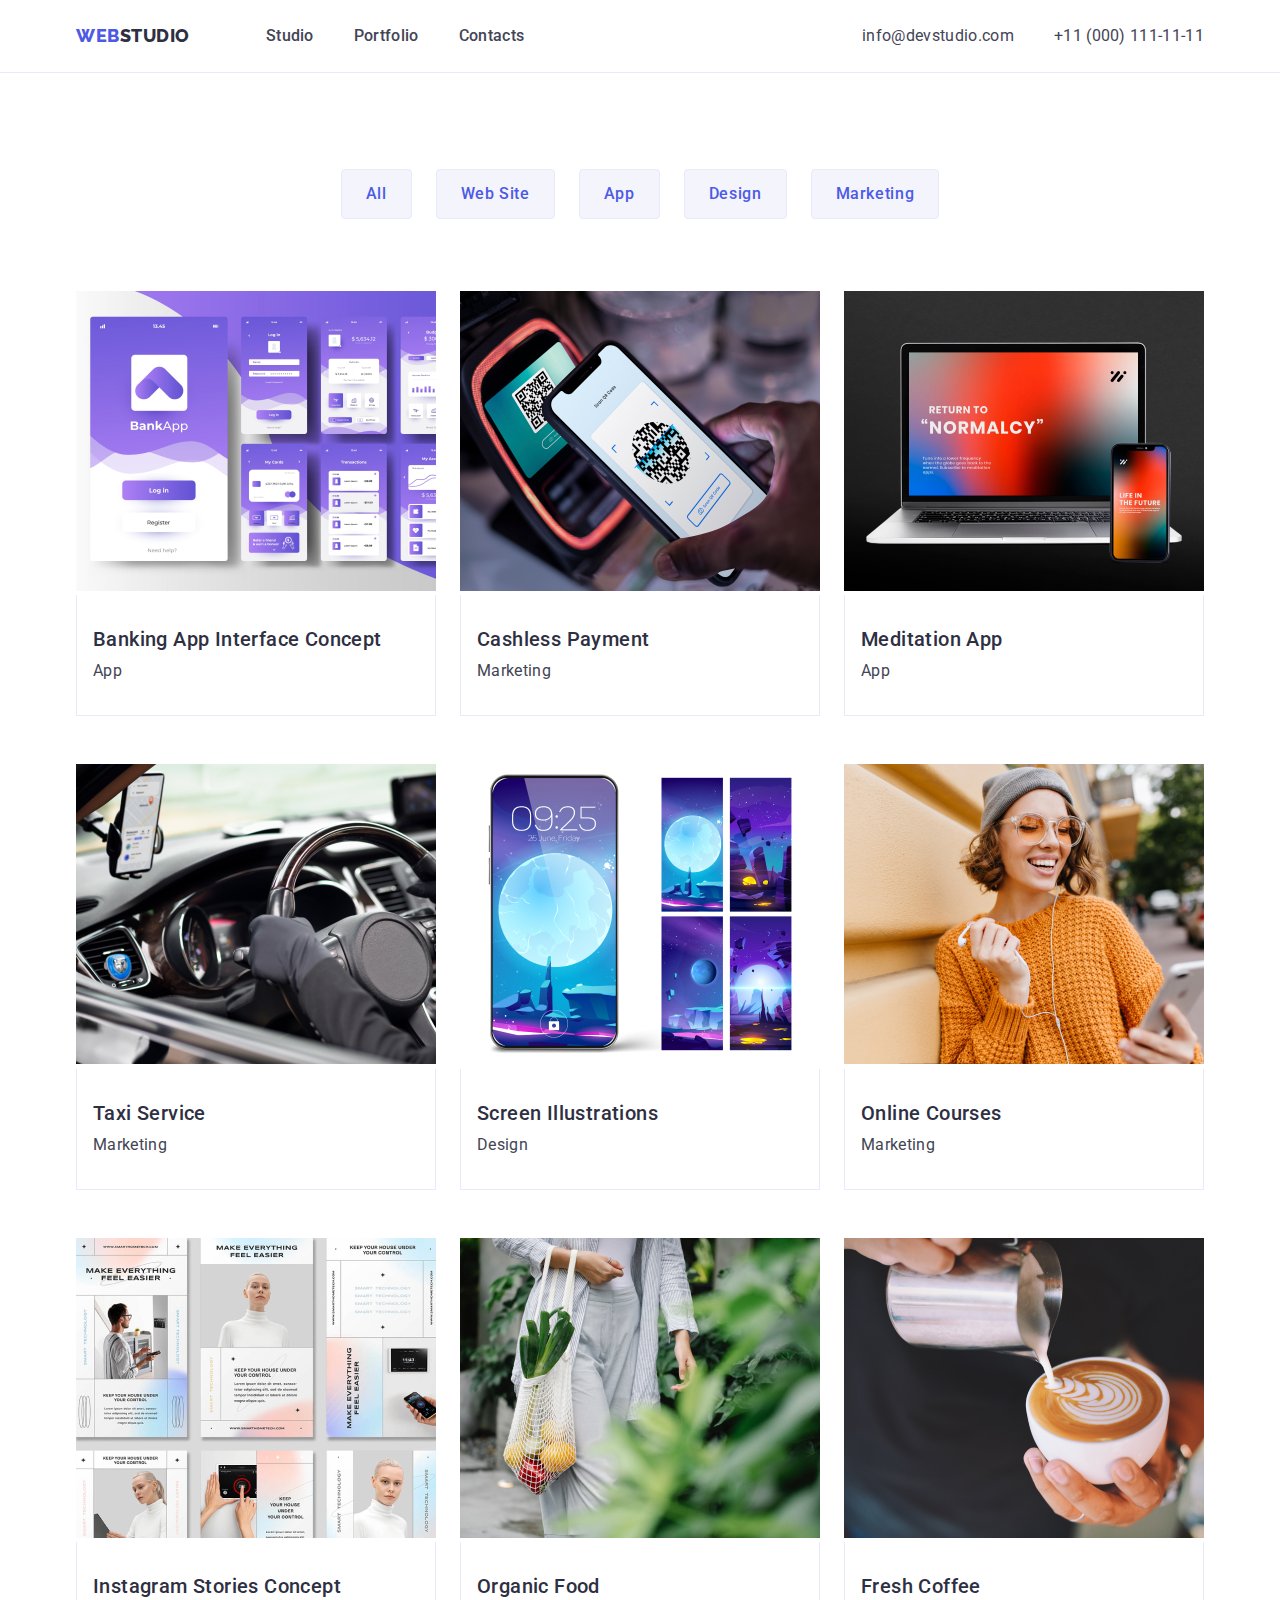
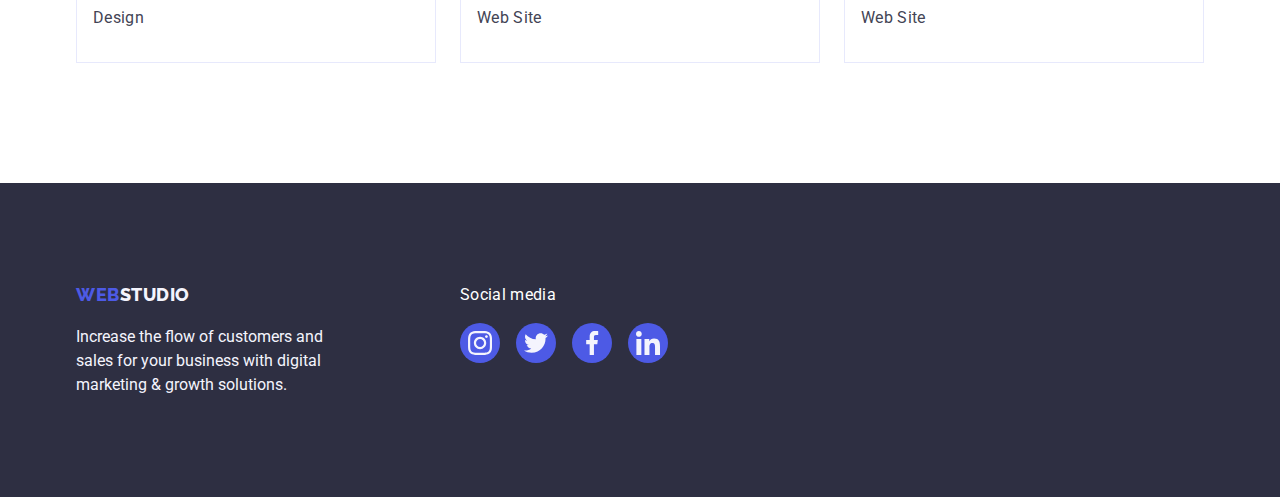
==== portfolio.html @ df19f4b6 "1.0" ====
<!DOCTYPE html>
<html lang="en">
  <head>
    <meta charset="UTF-8" />
    <meta http-equiv="X-UA-Compatible" content="IE=edge" />
    <meta name="viewport" content="width=device-width, initial-scale=1.0" />
    <link rel="preconnect" href="https://fonts.googleapis.com" />
    <link rel="preconnect" href="https://fonts.gstatic.com" crossorigin />
    <link
      href="https://fonts.googleapis.com/css2?family=Montserrat:wght@400;700&family=Raleway:ital,wght@0,100;0,200;0,300;0,400;0,500;0,600;0,700;0,800;0,900;1,100;1,200;1,300;1,400;1,500;1,600;1,700;1,800;1,900&display=swap"
      rel="stylesheet"
    />
    <link
      href="https://fonts.googleapis.com/css2?family=Montserrat:wght@400;700&family=Raleway:ital,wght@0,100;0,200;0,300;0,400;0,500;0,600;0,700;0,800;0,900;1,100;1,200;1,300;1,400;1,500;1,600;1,700;1,800;1,900&family=Roboto:ital,wght@0,100;0,300;0,400;0,500;0,700;0,900;1,100;1,300;1,400;1,500;1,700;1,900&display=swap"
      rel="stylesheet"
    />
    <link
      rel="stylesheet"
      href="https://cdnjs.cloudflare.com/ajax/libs/modern-normalize/1.1.0/modern-normalize.css"
      integrity="sha512-Y0MM+V6ymRKN2zStTqzQ227DWhhp4Mzdo6gnlRnuaNCbc+YN/ZH0sBCLTM4M0oSy9c9VKiCvd4Jk44aCLrNS5Q=="
      crossorigin="anonymous"
      referrerpolicy="no-referrer"
    />
    <link rel="stylesheet" href="./css/styles.css" />
    <title>Портфоліо</title>
  </head>

  <body>
    <header class="header-border">
      <div class="main-nav container">
        <nav class="nav-list">
          <!-- Logo -->
          <a class="logo link" href="./index.html"
            >Web<span class="logo-text link">Studio</span></a
          >
          <!-- Navigation menu -->
          <ul class="site-nav list">
            <li class="items">
              <a class="adress-list-item link" href="./index.html">Studio</a>
            </li>
            <li class="items">
              <a class="adress-list-item link" href="./portfolio.html"
                >Portfolio</a
              >
            </li>
            <li class="items">
              <a class="adress-list-item link" href="">Contacts</a>
            </li>
          </ul>
        </nav>
        <!-- Adress -->
        <address class="adress-list">
          <ul class="list adress-items">
            <li class="items">
              <a class="adress-list-item link" href="mailto:info@devstudio.com"
                >info@devstudio.com</a
              >
            </li>
            <li class="items">
              <a class="adress-list-item link" href="tel:+110001111111"
                >+11 (000) 111-11-11</a
              >
            </li>
          </ul>
        </address>
      </div>
    </header>

    <main>
      <section class="section-main">
        <div class="container">
          <!-- Buttons -->
          <h1 hidden>Main section</h1>
          <ul class="list btn-list">
            <li class="items">
              <button class="section-btn" type="button">All</button>
            </li>
            <li class="items">
              <button class="section-btn" type="button">Web Site</button>
            </li>
            <li class="items">
              <button class="section-btn" type="button">App</button>
            </li>
            <li class="items">
              <button class="section-btn" type="button">Design</button>
            </li>
            <li class="items">
              <button class="section-btn" type="button">Marketing</button>
            </li>
          </ul>
          <!-- Services -->
          <ul class="list services-list">
            <li class="item">
              <a class="link sevices-link" href="">
                <img
                  src="./images/imgpf_-8.jpg"
                  alt="Banking App Interface Concept"
                  width="360"
                />
                <div class="section-service-border section-service-card">
                  <h2 class="section-service-descrip">
                    Banking App Interface Concept
                  </h2>
                  <p class="section-service-text">App</p>
                </div>
              </a>
            </li>

            <li class="item">
              <a class="link sevices-link" href="">
                <img
                  src="./images/imgpf_-7.jpg"
                  alt="Cashless Payment"
                  width="360"
                />
                <div class="section-service-border section-service-card">
                  <h2 class="section-service-descrip">Cashless Payment</h2>
                  <p class="section-service-text">Marketing</p>
                </div>
              </a>
            </li>

            <li class="item">
              <a class="link sevices-link" href="">
                <img
                  src="./images/imgpf_-6.jpg"
                  alt="Meditation App"
                  width="360"
                />
                <div class="section-service-border section-service-card">
                  <h2 class="section-service-descrip">Meditation App</h2>
                  <p class="section-service-text">App</p>
                </div>
              </a>
            </li>

            <li class="item">
              <a class="link sevices-link" href="">
                <img
                  src="./images/imgpf_-5.jpg"
                  alt="Taxi Service"
                  width="360"
                />
                <div class="section-service-border section-service-card">
                  <h2 class="section-service-descrip">Taxi Service</h2>
                  <p class="section-service-text">Marketing</p>
                </div>
              </a>
            </li>

            <li class="item">
              <a class="link sevices-link" href="">
                <img
                  src="./images/imgpf_-4.jpg"
                  alt="Screen Illustrations"
                  width="360"
                />
                <div class="section-service-border section-service-card">
                  <h2 class="section-service-descrip">Screen Illustrations</h2>
                  <p class="section-service-text">Design</p>
                </div>
              </a>
            </li>

            <li class="item">
              <a class="link sevices-link" href="">
                <img
                  src="./images/imgpf_-3.jpg"
                  alt="Online Courses"
                  width="360"
                />
                <div class="section-service-border section-service-card">
                  <h2 class="section-service-descrip">Online Courses</h2>
                  <p class="section-service-text">Marketing</p>
                </div>
              </a>
            </li>

            <li class="item">
              <a class="link sevices-link" href="">
                <img
                  src="./images/imgpf_-2.jpg"
                  alt="Instagram Stories Concept"
                  width="360"
                />
                <div class="section-service-border section-service-card">
                  <h2 class="section-service-descrip">
                    Instagram Stories Concept
                  </h2>
                  <p class="section-service-text">Design</p>
                </div>
              </a>
            </li>

            <li class="item">
              <a class="link sevices-link" href="">
                <img
                  src="./images/imgpf_-1.jpg"
                  alt="Organic Food"
                  width="360"
                />
                <div class="section-service-border section-service-card">
                  <h2 class="section-service-descrip">Organic Food</h2>
                  <p class="section-service-text">Web Site</p>
                </div>
              </a>
            </li>

            <li class="item">
              <a class="link sevices-link" href="">
                <img src="./images/imgpf_.jpg" alt="Organic Food" width="360" />
                <div class="section-service-border section-service-card">
                  <h2 class="section-service-descrip">Fresh Coffee</h2>
                  <p class="section-service-text">Web Site</p>
                </div>
              </a>
            </li>
          </ul>
        </div>
      </section>
    </main>

    <footer class="footer-main">
      <div class="container">
        <div class="footer-container">
          <div class="footer-size">
            <a class="footer-logo link" href="./index.html"
              >Web<span class="logo-footer-text link">Studio</span></a
            >
            <p class="logo-footer-text">
              Increase the flow of customers and sales for your business with
              digital marketing & growth solutions.
            </p>
          </div>

          <div class="footer-social">
            <p class="footer-social-title">Social media</p>
            <ul class="list footer-social-list">
              <li class="footer-social-item">
                <a class="link footer-social-link" href>
                  <svg class="footer-social-icon" width="24" height="24">
                    <use href="./images/icons.svg#icon-instagram"></use>
                  </svg>
                </a>
              </li>
              <li class="footer-social-item">
                <a class="link footer-social-link" href>
                  <svg class="footer-social-icon" width="24" height="24">
                    <use href="./images/icons.svg#icon-twitter"></use>
                  </svg>
                </a>
              </li>
              <li class="footer-social-item">
                <a class="link footer-social-link" href>
                  <svg class="footer-social-icon" width="24" height="24">
                    <use href="./images/icons.svg#icon-facebook"></use>
                  </svg>
                </a>
              </li>
              <li class="footer-social-item">
                <a class="link footer-social-link" href>
                  <svg class="footer-social-icon" width="24" height="24">
                    <use href="./images/icons.svg#icon-linkedin"></use>
                  </svg>
                </a>
              </li>
            </ul>
          </div>
        </div>
      </div>
    </footer>
  </body>
</html>
---- css/styles.css ----
:root {
  --main-text: #434455;
  --background-color: #ffffff;
  --logo-color: #4d5ae5;
  --description-text: #2e2f42;
  --hover-focus-color: #404bbf;
  --section-background-color: #f4f4fd;
  --bg-gradient: linear-gradient(rgba(46, 47, 66, 0.7), rgba(46, 47, 66, 0.7));
}

* {
  margin: 0;
  padding: 0;
  list-style: 0;
}

.list {
  list-style: none;
}

body {
  font-family: "Roboto", sans-serif;
  color: var(--main-text);
  background-color: var(--background-color);
}

.container {
  width: 1158px;
  padding-left: 15px;
  padding-right: 15px;
  margin-left: auto;
  margin-right: auto;
}

.header-border {
  border-bottom: 1px solid #e7e9fc;
}

.main-nav {
  display: flex;
  align-items: center;
  justify-content: space-between;
}

.logo {
  font-family: "Raleway", sans-serif;
  font-weight: 800;
  font-size: 18px;
  line-height: 1.17;
  letter-spacing: 0.03em;
  text-transform: uppercase;
  color: var(--logo-color);
}
.logo-text {
  color: var(--description-text);
}

.link {
  text-decoration: none;
}

.link:hover {
  color: var(--hover-focus-color);
}

.link:focus {
  color: var(--hover-focus-color);
}

.nav-list {
  display: flex;
  align-items: center;
}

.site-nav {
  display: flex;
  margin-left: 76px;
}

.site-nav .items {
  font-weight: 500;
  font-size: 16px;
  line-height: 1.5;
  letter-spacing: 0.02em;
  color: var(--description-text);
  padding-top: 24px;
  padding-bottom: 24px;
}

.site-nav .items + .items {
  margin-left: 40px;
}

.adress-list {
  font-style: normal;
  margin-left: auto;
}

.adress-items {
  display: flex;
}

.adress-items .items + .items {
  margin-left: 40px;
}

.adress-list-item {
  font-size: 16px;
  line-height: 1.5;
  letter-spacing: 0.02em;
  color: var(--main-text);
}

.adress-list-item:hover {
  color: var(--hover-focus-color);
}

.adress-list-item:focus {
  color: var(--hover-focus-color);
}

/* Sections */

.section-description {
  background-color: var(--description-text);
  padding-top: 188px;
  padding-bottom: 188px;
  background-image: var(--bg-gradient), url("../images/people-office.png");
  background-repeat: no-repeat;
  background-position: center;
  background-size: cover;
  max-width: 1440px;
  margin-left: auto;
  margin-right: auto;
}

.section-description-item {
  font-size: 56px;
  line-height: 1.07;
  text-align: center;
  letter-spacing: 0.02em;
  color: var(--background-color);
  width: 496px;
  height: 120px;
  margin: auto;
}

.section-description-btn {
  background-color: var(--logo-color);
  font-family: "Roboto", sans-serif;
  font-weight: 500;
  font-size: 16px;
  line-height: 1.5;
  letter-spacing: 0.04em;
  color: var(--background-color);
  cursor: pointer;
  padding: 16px 32px;
  display: block;
  margin: 0 auto;
  margin-top: 64px;
  border: none;
}

.section-description-btn:hover {
  background-color: var(--hover-focus-color);
}

.section-description-btn:focus {
  background-color: var(--hover-focus-color);
}

/* Features */

.section-features {
  padding-top: 120px;
  padding-bottom: 120px;
}

.section-features-list {
  display: flex;
}

.section-features .item-features {
  width: calc((100% - 24px * 3) / 4);
}

.section-features .item-features + .item-features {
  margin-left: 24px;
}

.section-features-item {
  font-weight: 500;
  font-size: 20px;
  line-height: 1.2;
  letter-spacing: 0.02em;
  color: var(--description-text);
  margin-bottom: 8px;
}

.section-features-item-text {
  font-size: 16px;
  line-height: 1.5;
  letter-spacing: 0.02em;
  color: var(--main-text);
}

.svg-features-block {
  height: 112px;
  display: flex;
  justify-content: center;
  align-items: center;
  background: #f4f4fd;
  border-radius: 4px;
  margin-bottom: 8px;
}

/* Doing */

.section-doing {
  padding-bottom: 120px;
}

.section-doing-title {
  font-size: 36px;
  line-height: 1.11;
  text-align: center;
  letter-spacing: 0.02em;
  text-transform: capitalize;
  color: var(--description-text);
}

.section-doing-list {
  display: flex;
  margin-top: 72px;
}

.section-doing-list .doing-item + .doing-item {
  margin-left: 24px;
}

/* Team */

.section-team {
  background-color: var(--section-background-color);
  padding-top: 120px;
  padding-bottom: 120px;
}
.section-team-head {
  font-size: 36px;
  line-height: 1.11;
  text-align: center;
  letter-spacing: 0.02em;
  text-transform: capitalize;
  color: var(--description-text);
  margin-bottom: 72px;
}

.section-team-list {
  display: flex;
}

.section-team-list .section-team-item + .section-team-item {
  margin-left: 24px;
}

.section-team-item {
  background-color: var(--section-background-color);
  box-shadow: 0px 1px 6px rgba(46, 47, 66, 0.08),
    0px 1px 1px rgba(46, 47, 66, 0.16), 0px 2px 1px rgba(46, 47, 66, 0.08);
  border-radius: 0px 0px 4px 4px;
}

.section-team-person {
  font-weight: 500;
  font-size: 20px;
  text-align: center;
  line-height: 1.2;
  letter-spacing: 0.02em;
  color: var(--description-text);
  margin-bottom: 8px;
}

.section-team-person-text {
  font-size: 16px;
  line-height: 1.5;
  letter-spacing: 0.02em;
  color: var(--main-text);
  text-align: center;
  margin-bottom: 8px;
}

.team-person-description {
  padding-top: 32px;
  padding-bottom: 32px;
  background-color: var(--background-color);
}

.team-social-list {
  display: flex;
  justify-content: center;
  gap: 24px;
}

.team-social-item {
  width: 40px;
  height: 40px;
}

.team-social-link {
  width: 100%;
  height: 100%;
  border-radius: 50%;
  background-color: #4d5ae5;
  display: flex;
  align-items: center;
  justify-content: center;
}
.team-social-icon {
  fill: #f4f4fd;
}

.team-social-link:focus {
  background: #404bbf;
}

.team-social-link:hover {
  background: #404bbf;
}
/* Customers */

.section-customers {
  padding-top: 120px;
  padding-bottom: 120px;
}

.section-customers-header {
  font-family: "Roboto";
  font-style: normal;
  font-weight: 700;
  font-size: 36px;
  line-height: 40px;
  text-align: center;
  letter-spacing: 0.02em;
  text-transform: capitalize;
  color: #2e2f42;
  margin-bottom: 72px;
}

.section-customers-list {
  display: flex;
  box-sizing: border-box;
}

.svg-customers-icon {
  height: 100%;
}

.customers-link {
  display: flex;
  justify-content: center;
  width: 100%;
  height: 88px;
  border: 1px solid #8e8f99;
  fill: #8e8f99;
  border-radius: 4px;
}

.section-customers-item {
  width: calc((100% - 24px * 5) / 6);
}

.section-customers-list .section-customers-item + .section-customers-item {
  margin-left: 24px;
}
.section-customers-item {
  display: flex;
  justify-content: center;
}

.customers-link:hover {
  fill: #404bbf;
  border-color: #404bbf;
}
.customers-link:focus {
  fill: #404bbf;
  border-color: #404bbf;
}

/* Footer */

.footer-main {
  background-color: var(--description-text);
  padding-top: 100px;
  padding-bottom: 100px;
}

.footer-container {
  display: flex;
}

.footer-logo {
  font-family: "Raleway", sans-serif;
  font-weight: 800;
  font-size: 18px;
  line-height: 1.17;
  letter-spacing: 0.03em;
  text-transform: uppercase;
  color: var(--logo-color);
}

.logo-footer-text {
  line-height: 24px;
  color: var(--section-background-color);
  margin-top: 18px;
}

.footer-size {
  max-width: 264px;
}

.footer-social {
  width: 208px;
  height: 80px;
  margin-left: 120px;
}

.footer-social-title {
  width: 100%;
  font-size: 16px;
  line-height: 1.5;
  letter-spacing: 0.02em;
  color: #ffffff;
  margin-bottom: 16px;
}

.footer-social-list {
  display: flex;
  gap: 16px;
}

.footer-social-link {
  width: 40px;
  height: 40px;
  border-radius: 50%;
  background-color: #4d5ae5;
  display: flex;
  align-items: center;
  justify-content: center;
}

.footer-social-icon {
  fill: #f4f4fd;
}

.footer-social-link:focus {
  background: #31d0aa;
}

.footer-social-link:hover {
  background: #31d0aa;
}

/* Portfolio */

.section-main {
  padding-top: 96px;
  padding-bottom: 120px;
}

.btn-list {
  display: flex;
  justify-content: center;
  margin-bottom: 72px;
}

.section-btn {
  font-family: "Roboto", sans-serif;
  font-weight: 500;
  font-size: 16px;
  line-height: 1.5;
  letter-spacing: 0.04em;
  padding: 12px 24px;
  color: var(--logo-color);
  background-color: var(--section-background-color);
  cursor: pointer;
  border: 1px solid #e7e9fc;
  border-radius: 4px;
}

.btn-list .items + .items {
  margin-left: 24px;
}

.section-btn:hover {
  color: var(--background-color);
  background-color: var(--hover-focus-color);
  box-shadow: 0px 3px 1px rgba(0, 0, 0, 0.1), 0px 2px 1px rgba(0, 0, 0, 0.08),
    0px 2px 2px rgba(0, 0, 0, 0.12);
  border-color: var(--hover-focus-color);
}

.section-btn:focus {
  color: var(--background-color);
  background-color: var(--hover-focus-color);
  box-shadow: 0px 3px 1px rgba(0, 0, 0, 0.1), 0px 2px 1px rgba(0, 0, 0, 0.08),
    0px 2px 2px rgba(0, 0, 0, 0.12);
  border-color: var(--hover-focus-color);
}

/* Services */

.services-list {
  display: flex;
  flex-direction: row;
  flex-wrap: wrap;
  align-content: center;
  justify-content: center;
}

.item {
  width: 360px;
  margin-right: 24px;
  margin-bottom: 48px;
}

.item:nth-child(3n) {
  margin-right: 0px;
}

.item:nth-child(n + 6) {
  margin-bottom: 0px;
}

.sevices-link {
  display: block;
}

.sevices-link:hover {
  box-shadow: 0px 1px 6px rgba(46, 47, 66, 0.08),
    0px 1px 1px rgba(46, 47, 66, 0.16), 0px 2px 1px rgba(46, 47, 66, 0.08);
}

.section-service-descrip {
  font-weight: 500;
  font-size: 20px;
  line-height: 1.2;
  letter-spacing: 0.02em;
  color: var(--description-text);
}
.section-service-text {
  font-size: 16px;
  line-height: 1.5;
  letter-spacing: 0.02em;
  color: var(--main-text);
  margin-top: 8px;
}

.section-service-border {
  border: 1px solid #e7e9fc;
  border-top: transparent;
}

.section-service-card {
  padding-left: 16px;
  padding-top: 32px;
  padding-bottom: 32px;
}

/* Icons */
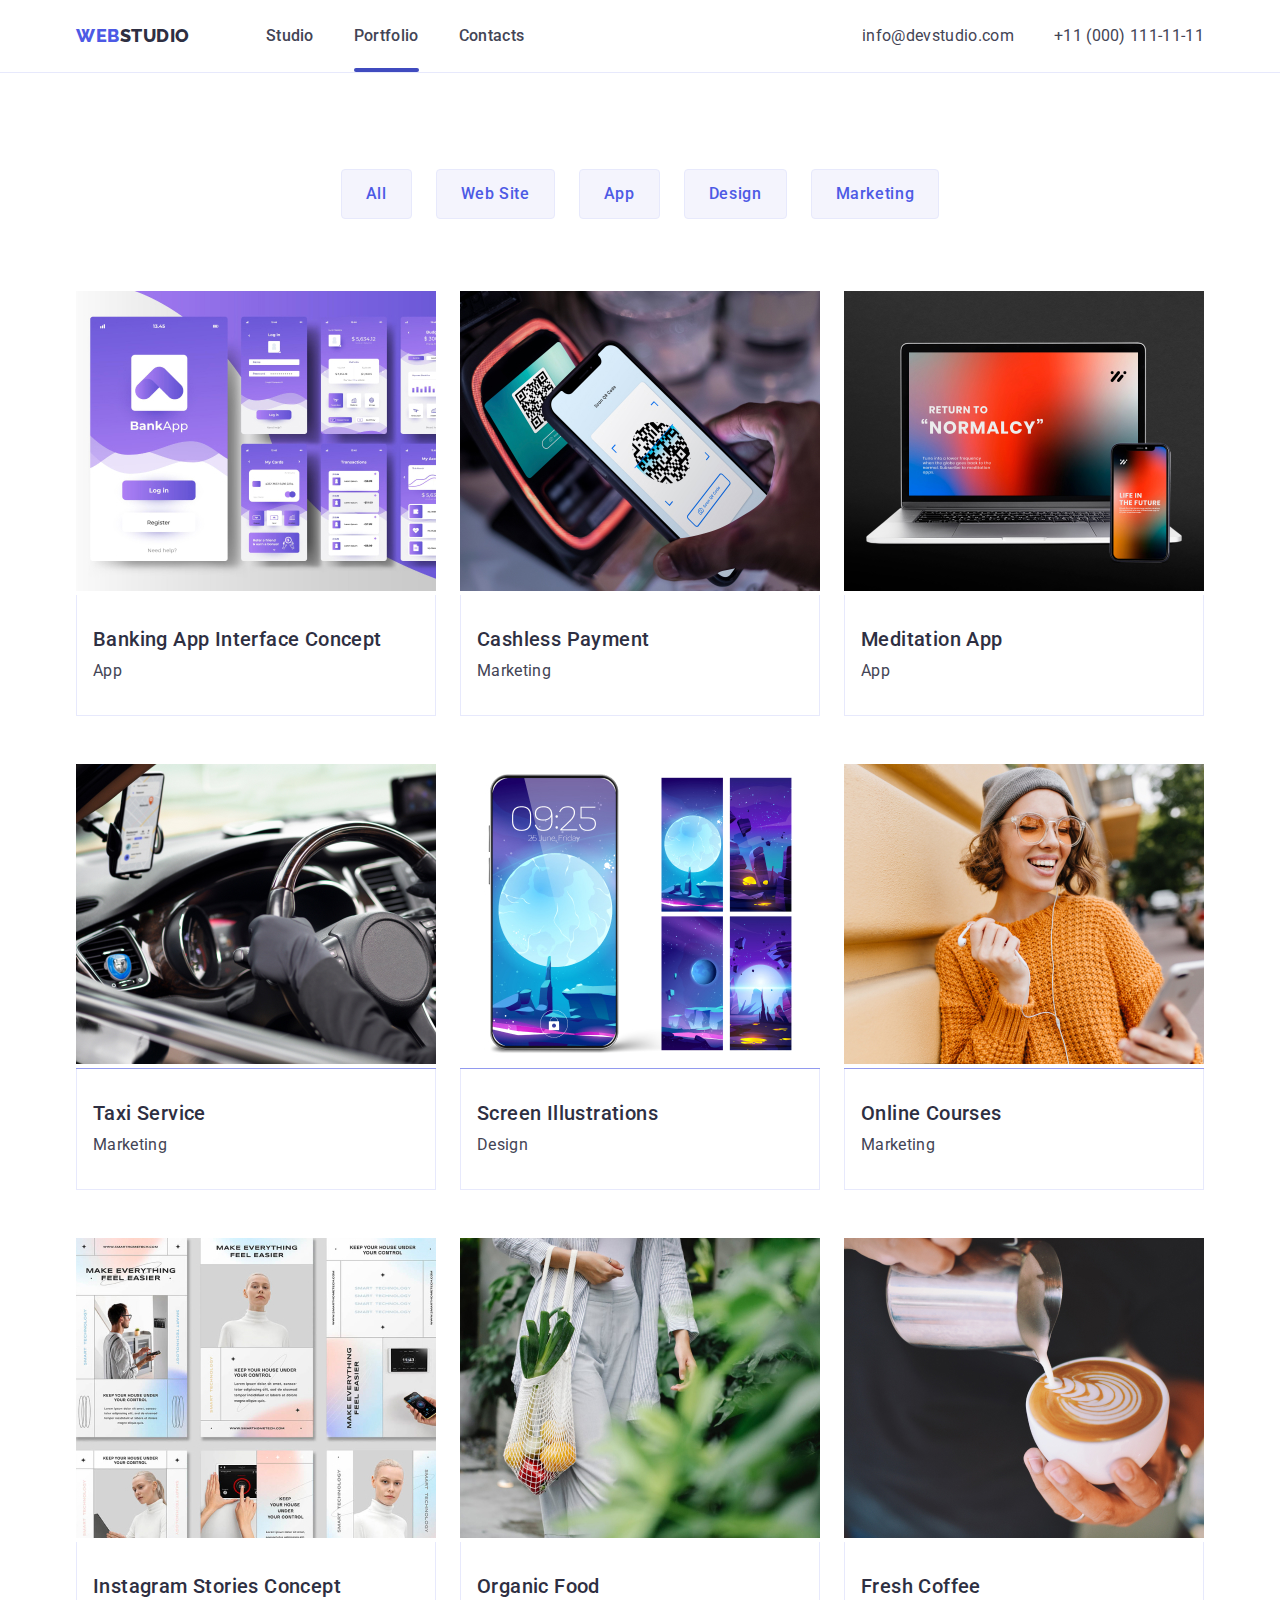
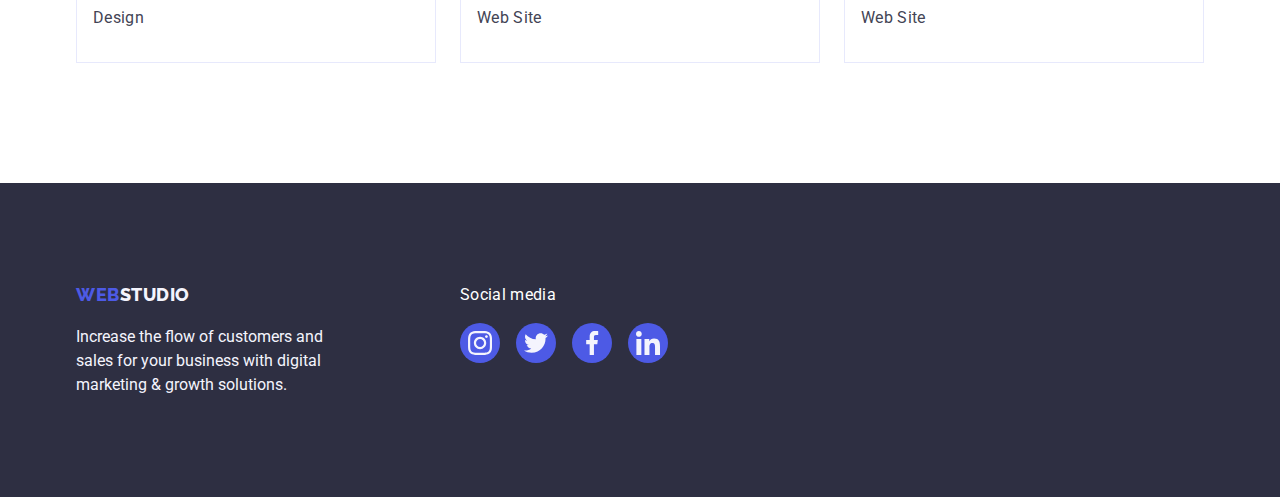
==== commit b81d3c8d: "HW 5 v1.0" ====
--- a/portfolio.html
+++ b/portfolio.html
@@ -36,15 +36,15 @@
           <!-- Navigation menu -->
           <ul class="site-nav list">
             <li class="items">
-              <a class="adress-list-item link" href="./index.html">Studio</a>
-            </li>
-            <li class="items">
-              <a class="adress-list-item link" href="./portfolio.html"
+              <a class="nav-list-item link" href="./index.html">Studio</a>
+            </li>
+            <li class="items">
+              <a class="nav-list-item link current-page" href="./portfolio.html"
                 >Portfolio</a
               >
             </li>
             <li class="items">
-              <a class="adress-list-item link" href="">Contacts</a>
+              <a class="nav-list-item link" href="">Contacts</a>
             </li>
           </ul>
         </nav>
@@ -91,12 +91,19 @@
           <!-- Services -->
           <ul class="list services-list">
             <li class="item">
-              <a class="link sevices-link" href="">
-                <img
-                  src="./images/imgpf_-8.jpg"
-                  alt="Banking App Interface Concept"
-                  width="360"
-                />
+              <div class="services-cover-wrap">
+                <a class="link sevices-link" href="">
+                  <img
+                    src="./images/imgpf_-8.jpg"
+                    alt="Banking App Interface Concept"
+                    width="360"
+                  />
+                  <p class="services-cover-text">
+                    14 Stylish and User-Friendly App Design Concepts · Task
+                    Manager App · Calorie Tracker App · Exotic Fruit Ecommerce App
+                    · Cloud Storage App
+                  </p>
+              </div>
                 <div class="section-service-border section-service-card">
                   <h2 class="section-service-descrip">
                     Banking App Interface Concept
@@ -107,12 +114,19 @@
             </li>
 
             <li class="item">
-              <a class="link sevices-link" href="">
-                <img
-                  src="./images/imgpf_-7.jpg"
-                  alt="Cashless Payment"
-                  width="360"
-                />
+              <div class="services-cover-wrap">
+                <a class="link sevices-link" href="">
+                  <img
+                    src="./images/imgpf_-7.jpg"
+                    alt="Cashless Payment"
+                    width="360"
+                  /> 
+                   <p class="services-cover-text">
+                      14 Stylish and User-Friendly App Design Concepts · Task
+                      Manager App · Calorie Tracker App · Exotic Fruit Ecommerce App
+                      · Cloud Storage App
+                    </p>
+              </div>
                 <div class="section-service-border section-service-card">
                   <h2 class="section-service-descrip">Cashless Payment</h2>
                   <p class="section-service-text">Marketing</p>
@@ -121,12 +135,19 @@
             </li>
 
             <li class="item">
-              <a class="link sevices-link" href="">
-                <img
-                  src="./images/imgpf_-6.jpg"
-                  alt="Meditation App"
-                  width="360"
-                />
+              <div class="services-cover-wrap">
+                <a class="link sevices-link" href="">
+                  <img
+                    src="./images/imgpf_-6.jpg"
+                    alt="Meditation App"
+                    width="360"
+                  /> 
+                  <p class="services-cover-text">
+                        14 Stylish and User-Friendly App Design Concepts · Task
+                        Manager App · Calorie Tracker App · Exotic Fruit Ecommerce App
+                        · Cloud Storage App
+                      </p>
+              </div>
                 <div class="section-service-border section-service-card">
                   <h2 class="section-service-descrip">Meditation App</h2>
                   <p class="section-service-text">App</p>
@@ -135,12 +156,19 @@
             </li>
 
             <li class="item">
-              <a class="link sevices-link" href="">
-                <img
-                  src="./images/imgpf_-5.jpg"
-                  alt="Taxi Service"
-                  width="360"
-                />
+              <div class="services-cover-wrap">
+                <a class="link sevices-link" href="">
+                  <img
+                    src="./images/imgpf_-5.jpg"
+                    alt="Taxi Service"
+                    width="360"
+                  /> 
+                  <p class="services-cover-text">
+                        14 Stylish and User-Friendly App Design Concepts · Task
+                        Manager App · Calorie Tracker App · Exotic Fruit Ecommerce App
+                        · Cloud Storage App
+                      </p>
+              </div>
                 <div class="section-service-border section-service-card">
                   <h2 class="section-service-descrip">Taxi Service</h2>
                   <p class="section-service-text">Marketing</p>
@@ -149,12 +177,19 @@
             </li>
 
             <li class="item">
-              <a class="link sevices-link" href="">
-                <img
-                  src="./images/imgpf_-4.jpg"
-                  alt="Screen Illustrations"
-                  width="360"
-                />
+              <div class="services-cover-wrap">
+                <a class="link sevices-link" href="">
+                  <img
+                    src="./images/imgpf_-4.jpg"
+                    alt="Screen Illustrations"
+                    width="360"
+                  /> 
+                  <p class="services-cover-text">
+                        14 Stylish and User-Friendly App Design Concepts · Task
+                        Manager App · Calorie Tracker App · Exotic Fruit Ecommerce App
+                        · Cloud Storage App
+                      </p>
+              </div>
                 <div class="section-service-border section-service-card">
                   <h2 class="section-service-descrip">Screen Illustrations</h2>
                   <p class="section-service-text">Design</p>
@@ -163,12 +198,19 @@
             </li>
 
             <li class="item">
-              <a class="link sevices-link" href="">
-                <img
-                  src="./images/imgpf_-3.jpg"
-                  alt="Online Courses"
-                  width="360"
-                />
+              <div class="services-cover-wrap">
+                <a class="link sevices-link" href="">
+                  <img
+                    src="./images/imgpf_-3.jpg"
+                    alt="Online Courses"
+                    width="360"
+                  /> 
+                  <p class="services-cover-text">
+                        14 Stylish and User-Friendly App Design Concepts · Task
+                        Manager App · Calorie Tracker App · Exotic Fruit Ecommerce App
+                        · Cloud Storage App
+                      </p>
+              </div>
                 <div class="section-service-border section-service-card">
                   <h2 class="section-service-descrip">Online Courses</h2>
                   <p class="section-service-text">Marketing</p>
@@ -177,12 +219,19 @@
             </li>
 
             <li class="item">
-              <a class="link sevices-link" href="">
-                <img
-                  src="./images/imgpf_-2.jpg"
-                  alt="Instagram Stories Concept"
-                  width="360"
-                />
+              <div class="services-cover-wrap">
+                <a class="link sevices-link" href="">
+                  <img
+                    src="./images/imgpf_-2.jpg"
+                    alt="Instagram Stories Concept"
+                    width="360"
+                  /> 
+                  <p class="services-cover-text">
+                        14 Stylish and User-Friendly App Design Concepts · Task
+                        Manager App · Calorie Tracker App · Exotic Fruit Ecommerce App
+                        · Cloud Storage App
+                      </p>
+              </div>
                 <div class="section-service-border section-service-card">
                   <h2 class="section-service-descrip">
                     Instagram Stories Concept
@@ -193,12 +242,19 @@
             </li>
 
             <li class="item">
-              <a class="link sevices-link" href="">
-                <img
-                  src="./images/imgpf_-1.jpg"
-                  alt="Organic Food"
-                  width="360"
-                />
+              <div class="services-cover-wrap">
+                <a class="link sevices-link" href="">
+                  <img
+                    src="./images/imgpf_-1.jpg"
+                    alt="Organic Food"
+                    width="360"
+                  /> 
+                  <p class="services-cover-text">
+                        14 Stylish and User-Friendly App Design Concepts · Task
+                        Manager App · Calorie Tracker App · Exotic Fruit Ecommerce App
+                        · Cloud Storage App
+                      </p>
+              </div>
                 <div class="section-service-border section-service-card">
                   <h2 class="section-service-descrip">Organic Food</h2>
                   <p class="section-service-text">Web Site</p>
@@ -207,8 +263,15 @@
             </li>
 
             <li class="item">
-              <a class="link sevices-link" href="">
-                <img src="./images/imgpf_.jpg" alt="Organic Food" width="360" />
+              <div class="services-cover-wrap">
+                <a class="link sevices-link" href="">
+                  <img src="./images/imgpf_.jpg" alt="Organic Food" width="360" />
+                  <p class="services-cover-text">
+                        14 Stylish and User-Friendly App Design Concepts · Task
+                        Manager App · Calorie Tracker App · Exotic Fruit Ecommerce App
+                        · Cloud Storage App
+                      </p>
+              </div> 
                 <div class="section-service-border section-service-card">
                   <h2 class="section-service-descrip">Fresh Coffee</h2>
                   <p class="section-service-text">Web Site</p>
@@ -224,8 +287,10 @@
       <div class="container">
         <div class="footer-container">
           <div class="footer-size">
-            <a class="footer-logo link" href="./index.html"
-              >Web<span class="logo-footer-text link">Studio</span></a
+            <a class="footer-logo footer-logo-transition" href="./index.html"
+              >Web<span class="logo-footer-text footer-logo-transition"
+                >Studio</span
+              ></a
             >
             <p class="logo-footer-text">
               Increase the flow of customers and sales for your business with
--- a/css/styles.css
+++ b/css/styles.css
@@ -50,21 +50,24 @@
   letter-spacing: 0.03em;
   text-transform: uppercase;
   color: var(--logo-color);
+  transition: color 250ms cubic-bezier(0.4, 0, 0.2, 1);
 }
 .logo-text {
   color: var(--description-text);
+  transition: color 250ms cubic-bezier(0.4, 0, 0.2, 1);
+}
+
+.logo:hover,
+.logo:focus {
+  color: var(--hover-focus-color);
+}
+.logo-text:hover,
+.logo-text:focus {
+  color: var(--hover-focus-color);
 }
 
 .link {
   text-decoration: none;
-}
-
-.link:hover {
-  color: var(--hover-focus-color);
-}
-
-.link:focus {
-  color: var(--hover-focus-color);
 }
 
 .nav-list {
@@ -104,17 +107,47 @@
   margin-left: 40px;
 }
 
+.nav-list-item {
+  font-size: 16px;
+  line-height: 1.5;
+  letter-spacing: 0.02em;
+  color: var(--main-text);
+  transition: color 250ms cubic-bezier(0.4, 0, 0.2, 1);
+  position: relative;
+}
+
+.current-page {
+  position: relative;
+}
+
+.current-page::after {
+  content: "";
+
+  width: 100%;
+  height: 4px;
+  position: absolute;
+  left: 0;
+  bottom: -27px;
+
+  background: #404bbf;
+  border-radius: 2px;
+}
+
+.nav-list-item:hover,
+.nav-list-item:focus {
+  color: var(--hover-focus-color);
+}
+
 .adress-list-item {
   font-size: 16px;
   line-height: 1.5;
   letter-spacing: 0.02em;
   color: var(--main-text);
-}
-
-.adress-list-item:hover {
-  color: var(--hover-focus-color);
-}
-
+  transition: color 250ms cubic-bezier(0.4, 0, 0.2, 1);
+  position: relative;
+}
+
+.adress-list-item:hover,
 .adress-list-item:focus {
   color: var(--hover-focus-color);
 }
@@ -159,14 +192,77 @@
   margin: 0 auto;
   margin-top: 64px;
   border: none;
-}
-
-.section-description-btn:hover {
-  background-color: var(--hover-focus-color);
-}
-
+  transition: background-color 250ms cubic-bezier(0.4, 0, 0.2, 1);
+}
+
+.section-description-btn:hover,
 .section-description-btn:focus {
   background-color: var(--hover-focus-color);
+}
+
+.backdrop {
+  position: fixed;
+  width: 100%;
+  height: 100%;
+  left: 0px;
+  top: 0px;
+  background-color: rgba(46, 47, 66, 0.4);
+  transition: opacity 250ms cubic-bezier(0.4, 0, 0.2, 1),
+    visibility 250ms cubic-bezier(0.4, 0, 0.2, 1);
+}
+
+.backdrop.is-hidden {
+  opacity: 0;
+  visibility: hidden;
+  pointer-events: none;
+}
+
+.backdrop.is-hidden .modal {
+  transform: translate(-50%, -50%) scale(0);
+}
+
+.modal {
+  width: 408px;
+  height: 576px;
+
+  background: #fcfcfc;
+  box-shadow: 0px 1px 1px rgba(0, 0, 0, 0.14), 0px 1px 3px rgba(0, 0, 0, 0.12),
+    0px 2px 1px rgba(0, 0, 0, 0.2);
+  border-radius: 4px;
+
+  position: absolute;
+  top: 50%;
+  left: 50%;
+  transform: translate(-50%, -50%) scale(1);
+  transition: transform 250ms linear;
+
+  padding: 24px;
+}
+
+.btn-modal-close {
+  width: 24px;
+  height: 24px;
+  display: block;
+  margin-left: auto;
+  border: 1px solid rgba(0, 0, 0, 0.1);
+  border-radius: 50%;
+  background-color: #e7e9fc;
+  transition: background-color 250ms cubic-bezier(0.4, 0, 0.2, 1);
+}
+
+.btn-modal-icon {
+  fill: #2e2f42;
+  transition: fill 250ms cubic-bezier(0.4, 0, 0.2, 1);
+}
+
+.btn-modal-icon:hover,
+.btn-modal-icon:focus {
+  fill: #ffffff;
+}
+
+.btn-modal-close:hover,
+.btn-modal-close:focus {
+  background-color: #404bbf;
 }
 
 /* Features */
@@ -314,18 +410,17 @@
   display: flex;
   align-items: center;
   justify-content: center;
+  transition: background-color 250ms cubic-bezier(0.4, 0, 0.2, 1);
 }
 .team-social-icon {
   fill: #f4f4fd;
 }
 
-.team-social-link:focus {
-  background: #404bbf;
-}
-
+.team-social-link:focus,
 .team-social-link:hover {
-  background: #404bbf;
-}
+  background-color: #404bbf;
+}
+
 /* Customers */
 
 .section-customers {
@@ -363,6 +458,8 @@
   border: 1px solid #8e8f99;
   fill: #8e8f99;
   border-radius: 4px;
+  transition: border-color 250ms cubic-bezier(0.4, 0, 0.2, 1),
+    fill 250ms cubic-bezier(0.4, 0, 0.2, 1);
 }
 
 .section-customers-item {
@@ -377,10 +474,7 @@
   justify-content: center;
 }
 
-.customers-link:hover {
-  fill: #404bbf;
-  border-color: #404bbf;
-}
+.customers-link:hover,
 .customers-link:focus {
   fill: #404bbf;
   border-color: #404bbf;
@@ -418,6 +512,16 @@
   max-width: 264px;
 }
 
+.footer-logo-transition {
+  text-decoration: none;
+  transition: color 250ms cubic-bezier(0.4, 0, 0.2, 1);
+}
+
+.footer-logo-transition:hover,
+.footer-logo-transition:focus {
+  color: var(--hover-focus-color);
+}
+
 .footer-social {
   width: 208px;
   height: 80px;
@@ -446,18 +550,16 @@
   display: flex;
   align-items: center;
   justify-content: center;
+  transition: background-color 250ms cubic-bezier(0.4, 0, 0.2, 1);
 }
 
 .footer-social-icon {
   fill: #f4f4fd;
 }
 
-.footer-social-link:focus {
-  background: #31d0aa;
-}
-
+.footer-social-link:focus,
 .footer-social-link:hover {
-  background: #31d0aa;
+  background-color: #31d0aa;
 }
 
 /* Portfolio */
@@ -485,20 +587,18 @@
   cursor: pointer;
   border: 1px solid #e7e9fc;
   border-radius: 4px;
+
+  transition: background-color 250ms cubic-bezier(0.4, 0, 0.2, 1),
+    color 250ms cubic-bezier(0.4, 0, 0.2, 1),
+    box-shadow 250ms cubic-bezier(0.4, 0, 0.2, 1),
+    border-color 250ms cubic-bezier(0.4, 0, 0.2, 1);
 }
 
 .btn-list .items + .items {
   margin-left: 24px;
 }
 
-.section-btn:hover {
-  color: var(--background-color);
-  background-color: var(--hover-focus-color);
-  box-shadow: 0px 3px 1px rgba(0, 0, 0, 0.1), 0px 2px 1px rgba(0, 0, 0, 0.08),
-    0px 2px 2px rgba(0, 0, 0, 0.12);
-  border-color: var(--hover-focus-color);
-}
-
+.section-btn:hover,
 .section-btn:focus {
   color: var(--background-color);
   background-color: var(--hover-focus-color);
@@ -535,6 +635,32 @@
   display: block;
 }
 
+.item:hover .services-cover-text {
+  transform: translate(0);
+}
+
+.services-cover-wrap {
+  position: relative;
+  overflow: hidden;
+}
+
+.services-cover-text {
+  position: absolute;
+  top: 0;
+  font-family: "Roboto";
+  font-style: normal;
+  font-weight: 400;
+  font-size: 16px;
+  line-height: 1.5;
+  letter-spacing: 0.02em;
+  color: #f4f4fd;
+  background-color: #4d5ae5;
+  padding: 40px 32px 0 32px;
+  height: 100%;
+  transform: translateY(100%);
+  transition: transform 250ms cubic-bezier(0.4, 0, 0.2, 1);
+}
+
 .sevices-link:hover {
   box-shadow: 0px 1px 6px rgba(46, 47, 66, 0.08),
     0px 1px 1px rgba(46, 47, 66, 0.16), 0px 2px 1px rgba(46, 47, 66, 0.08);
